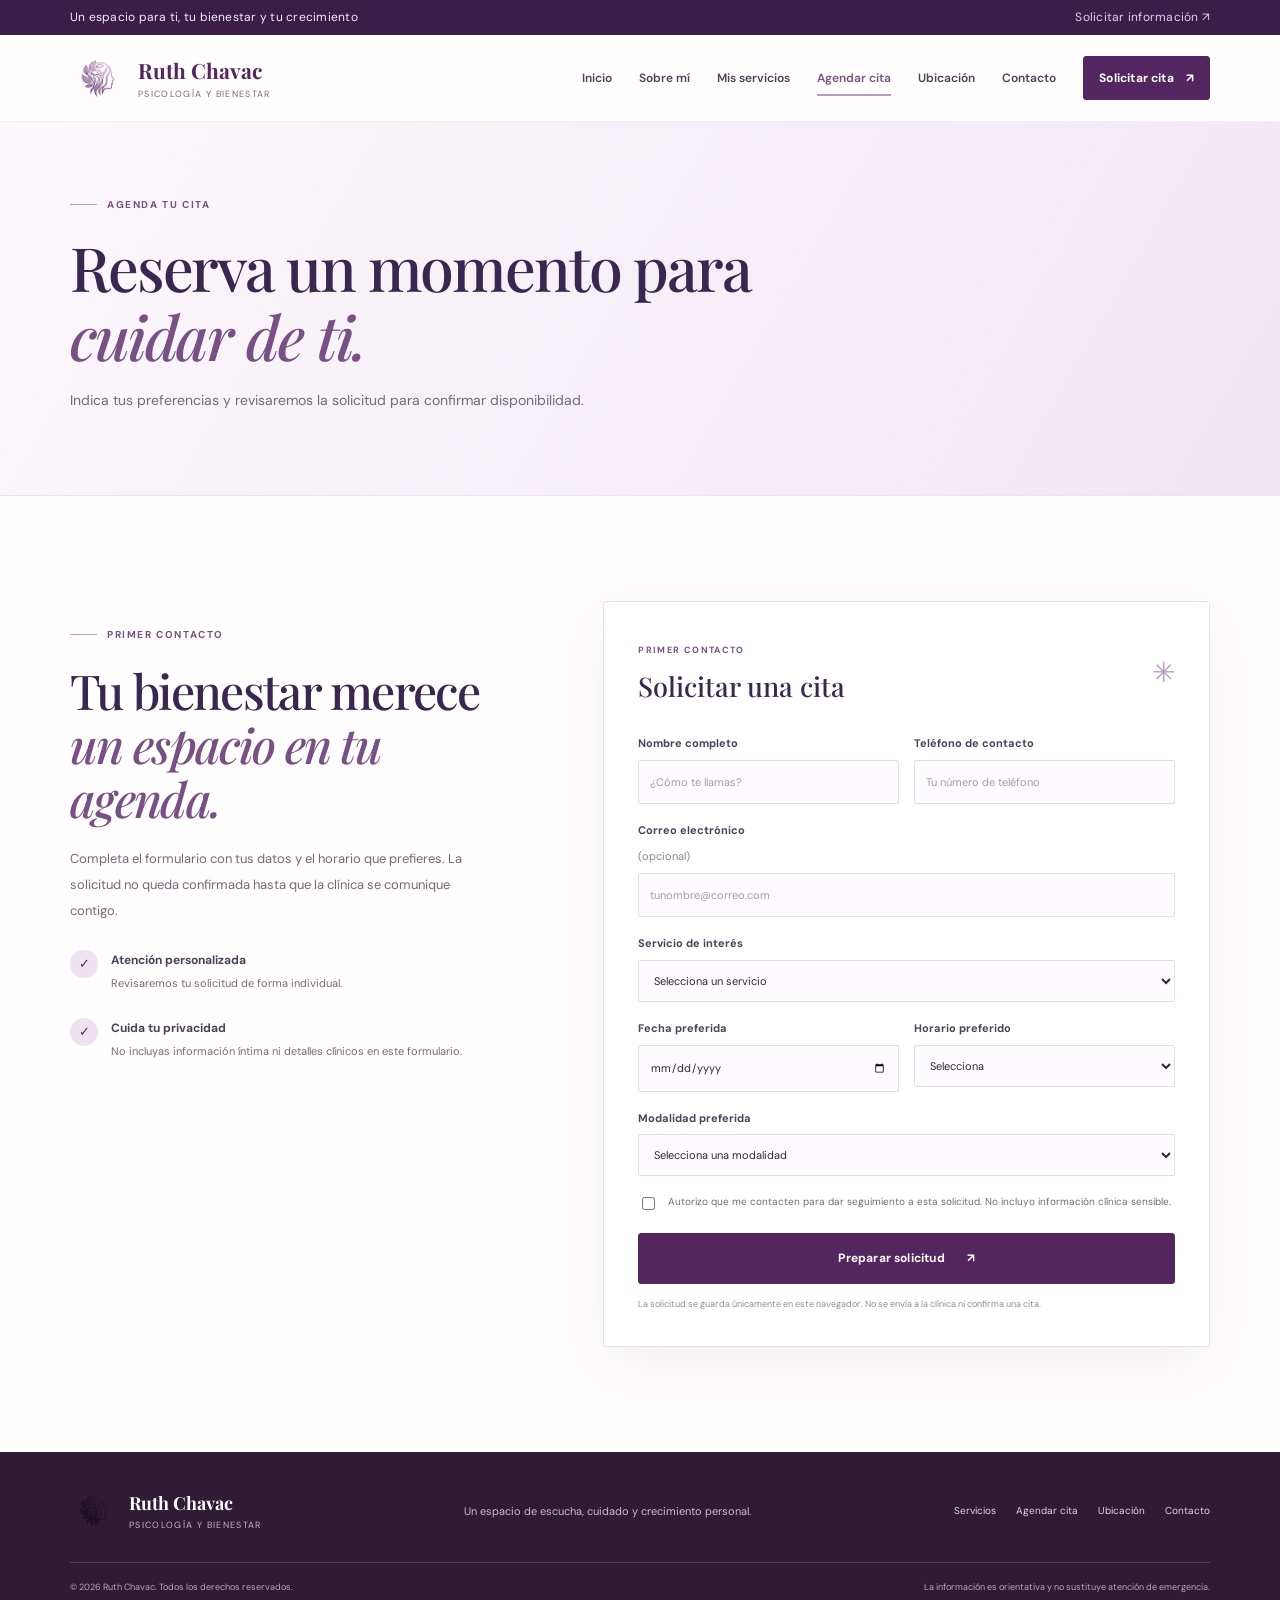
==== agendar.html @ a1a9e0dd "Add files via upload" ====
<!DOCTYPE html>
<html lang="es">

<head>
    <meta charset="UTF-8">
    <meta name="viewport" content="width=device-width, initial-scale=1.0">

    <meta
        name="description"
        content="Solicita una cita con Ruth Chavac, Psicología y Bienestar."
    >

    <title>Agendar cita | Ruth Chavac</title>

    <!-- Fuentes de Google -->
    <link rel="preconnect" href="https://fonts.googleapis.com">
    <link rel="preconnect" href="https://fonts.gstatic.com" crossorigin>

    <link
        href="https://fonts.googleapis.com/css2?family=DM+Sans:wght@400;500;600;700&family=Playfair+Display:wght@500;600;700&display=swap"
        rel="stylesheet"
    >

    <!-- Hoja de estilos y JavaScript -->
    <link rel="stylesheet" href="styles.css">
    <script src="script.js" defer></script>
</head>

<body>

    <!-- ==================== BARRA SUPERIOR ==================== -->
    <div class="topbar">
        <div class="container topbar-inner">

            <span>
                Un espacio para ti, tu bienestar y tu crecimiento
            </span>

            <a href="contacto.html">
                Solicitar información
                <span aria-hidden="true">↗</span>
            </a>

        </div>
    </div>

    <!-- ==================== ENCABEZADO Y MENÚ ==================== -->
    <header class="header">

        <div class="container nav-wrap">

            <!-- Logotipo y nombre -->
            <a
                class="brand"
                href="index.html"
                aria-label="Ruth Chavac, inicio"
            >
                <img
                    src="logo-ruth-chavac.jpg"
                    alt="Logotipo de Ruth Chavac"
                >

                <span>
                    <strong>Ruth Chavac</strong>
                    <small>PSICOLOGÍA Y BIENESTAR</small>
                </span>
            </a>

            <!-- Botón del menú móvil -->
            <button
                class="menu-toggle"
                id="menuToggle"
                aria-label="Abrir menú"
                aria-expanded="false"
            >
                ☰
            </button>

            <!-- Navegación principal -->
            <nav class="nav" id="mainNav">

                <a href="index.html">Inicio</a>

                <a href="sobre-mi.html">Sobre mí</a>

                <a href="servicios.html">Mis servicios</a>

                <a href="agendar.html" class="active">
                    Agendar cita
                </a>

                <a href="ubicacion.html">Ubicación</a>

                <a href="contacto.html">Contacto</a>

                <a class="btn btn-small" href="agendar.html">
                    Solicitar cita <span>↗</span>
                </a>

            </nav>

        </div>
    </header>

    <!-- ==================== CONTENIDO PRINCIPAL ==================== -->
    <main>

        <!-- Título de la página -->
        <section class="page-hero">

            <div class="container">

                <p class="eyebrow">
                    <span class="eyebrow-line"></span>
                    AGENDA TU CITA
                </p>

                <h1>
                    Reserva un momento para
                    <em>cuidar de ti.</em>
                </h1>

                <p>
                    Indica tus preferencias y revisaremos la solicitud
                    para confirmar disponibilidad.
                </p>

            </div>
        </section>

        <!-- ==================== SECCIÓN DE RESERVAS ==================== -->
        <section class="section">

            <div class="container booking-grid">

                <!-- Información sobre la cita -->
                <div class="booking-copy">

                    <p class="eyebrow">
                        <span class="eyebrow-line"></span>
                        PRIMER CONTACTO
                    </p>

                    <h2>
                        Tu bienestar merece
                        <br>
                        <em>un espacio en tu agenda.</em>
                    </h2>

                    <p>
                        Completa el formulario con tus datos y el horario
                        que prefieres. La solicitud no queda confirmada
                        hasta que la clínica se comunique contigo.
                    </p>

                    <!-- Beneficio 1 -->
                    <div class="booking-perk">

                        <span>✓</span>

                        <div>
                            <strong>Atención personalizada</strong>

                            <small>
                                Revisaremos tu solicitud de forma individual.
                            </small>
                        </div>

                    </div>

                    <!-- Beneficio 2 -->
                    <div class="booking-perk">

                        <span>✓</span>

                        <div>
                            <strong>Cuida tu privacidad</strong>

                            <small>
                                No incluyas información íntima ni detalles
                                clínicos en este formulario.
                            </small>
                        </div>

                    </div>

                    <!-- Aviso -->
                  
                </div>

                <!-- ==================== FORMULARIO ==================== -->
                <form class="booking-form" id="bookingForm">

                    <!-- Encabezado del formulario -->
                    <div class="form-heading">

                        <div>
                            <span class="form-overline">
                                PRIMER CONTACTO
                            </span>

                            <h3>Solicitar una cita</h3>
                        </div>

                        <span class="form-flower">✳</span>

                    </div>

                    <!-- Nombre y teléfono -->
                    <div class="form-row">

                        <label>
                            Nombre completo

                            <input
                                type="text"
                                name="nombre"
                                placeholder="¿Cómo te llamas?"
                                autocomplete="name"
                                minlength="2"
                                required
                            >
                        </label>

                        <label>
                            Teléfono de contacto

                            <input
                                type="tel"
                                name="telefono"
                                placeholder="Tu número de teléfono"
                                autocomplete="tel"
                                minlength="8"
                                required
                            >
                        </label>

                    </div>

                    <!-- Correo electrónico -->
                    <label>
                        Correo electrónico
                        <span class="optional">(opcional)</span>

                        <input
                            type="email"
                            name="correo"
                            placeholder="tunombre@correo.com"
                            autocomplete="email"
                        >
                    </label>

                    <!-- Servicio -->
                    <label>
                        Servicio de interés

                        <select name="servicio" id="servicio" required>

                            <option value="">
                                Selecciona un servicio
                            </option>

                            <option>
                                Atención psicológica individual
                            </option>

                            <option>
                                Gestión emocional
                            </option>

                            <option>
                                Autoconocimiento y autoestima
                            </option>

                            <option>
                                Orientación psicológica
                            </option>

                            <option>
                                Quisiera recibir información sobre los servicios
                            </option>

                        </select>
                    </label>

                    <!-- Fecha y horario -->
                    <div class="form-row">

                        <label>
                            Fecha preferida

                            <input
                                type="date"
                                name="fecha"
                                id="fecha"
                                required
                            >
                        </label>

                        <label>
                            Horario preferido

                            <select name="horario" required>

                                <option value="">
                                    Selecciona
                                </option>

                                <option>
                                    Mañana (8:00 a. m. – 12:00 p. m.)
                                </option>

                                <option>
                                    Tarde (1:00 p. m. – 5:00 p. m.)
                                </option>

                                <option>
                                    Flexible / por confirmar
                                </option>

                            </select>
                        </label>

                    </div>

                    <!-- Modalidad de atención -->
                    <label>
                        Modalidad preferida

                        <select name="modalidad" required>

                            <option value="">
                                Selecciona una modalidad
                            </option>

                            <option>Presencial</option>

                            <option>En línea</option>

                            <option>
                                Me gustaría recibir información
                            </option>

                        </select>
                    </label>

                    <!-- Consentimiento -->
                    <label class="consent">

                        <input
                            type="checkbox"
                            name="consentimiento"
                            required
                        >

                        <span>
                            Autorizo que me contacten para dar seguimiento
                            a esta solicitud. No incluyo información
                            clínica sensible.
                        </span>

                    </label>

                    <!-- Botón de envío -->
                    <button
                        class="btn submit-btn"
                        type="submit"
                    >
                        Preparar solicitud <span>↗</span>
                    </button>

                    <!-- Aviso de privacidad -->
                    <p class="form-privacy">
                        La solicitud se guarda únicamente en este navegador.
                        No se envía a la clínica ni confirma una cita.
                    </p>

                    <!-- Mensajes de JavaScript -->
                    <div
                        class="form-message"
                        id="formMessage"
                        role="status"
                        aria-live="polite"
                    ></div>

                </form>
                <!-- ==================== FIN DEL FORMULARIO ==================== -->

            </div>
        </section>

    </main>

    <!-- ==================== PIE DE PÁGINA ==================== -->
    <footer class="footer">

        <div class="container footer-main">

            <!-- Marca -->
            <a class="brand footer-brand" href="index.html">

                <img
                    src="logo-ruth-chavac.jpg"
                    alt="Logotipo de Ruth Chavac"
                >

                <span>
                    <strong>Ruth Chavac</strong>
                    <small>PSICOLOGÍA Y BIENESTAR</small>
                </span>

            </a>

            <p>
                Un espacio de escucha, cuidado y crecimiento personal.
            </p>

            <!-- Enlaces del pie de página -->
            <div class="footer-links">

                <a href="servicios.html">Servicios</a>

                <a href="agendar.html">Agendar cita</a>

                <a href="ubicacion.html">Ubicación</a>

                <a href="contacto.html">Contacto</a>

            </div>

        </div>

        <!-- Derechos reservados -->
        <div class="container footer-bottom">

            <span>
                © <span id="year"></span>
                Ruth Chavac. Todos los derechos reservados.
            </span>

            <span>
                La información es orientativa y no sustituye
                atención de emergencia.
            </span>

        </div>

    </footer>

    <!-- ==================== BOTÓN VOLVER ARRIBA ==================== -->
    <button
        id="backToTop"
        class="back-to-top"
        aria-label="Volver arriba"
    >
        ↑
    </button>

</body>
</html>
---- styles.css ----
/* Ruth Chavac — paleta inspirada en el logotipo: ciruela, lavanda y marfil */
:root{--plum:#54265f;--plum-dark:#3c1d47;--purple:#795083;--lavender:#b79ac5;--lilac:#eadfee;--pale:#f8f5f8;--cream:#fffdfd;--ink:#302638;--muted:#746a78;--line:#e8e0e9;--white:#fff;--shadow:0 20px 55px rgba(66,34,75,.10)}
*{box-sizing:border-box}html{scroll-behavior:smooth;scroll-padding-top:90px}body{margin:0;background:var(--cream);color:var(--ink);font-family:"DM Sans",sans-serif;font-size:15px;line-height:1.7}a{color:inherit;text-decoration:none}button,input,select{font:inherit}.container{width:min(1140px,calc(100% - 48px));margin:0 auto}.topbar{background:var(--plum-dark);color:#f4edf6;font-size:12px;letter-spacing:.02em}.topbar-inner{min-height:35px;display:flex;align-items:center;justify-content:space-between}.topbar a{color:#e3cfe9}.header{position:sticky;top:0;z-index:20;background:rgba(255,253,253,.94);backdrop-filter:blur(12px);border-bottom:1px solid rgba(84,38,95,.08)}.nav-wrap{min-height:86px;display:flex;align-items:center;justify-content:space-between;gap:25px}.brand{display:flex;align-items:center;gap:11px;flex-shrink:0}.brand img{width:57px;height:57px;object-fit:contain;border-radius:50%;mix-blend-mode:multiply}.brand span{display:flex;flex-direction:column;line-height:1.35}.brand strong{font-family:"Playfair Display",serif;font-size:21px;color:var(--plum)}.brand small{font-size:9px;letter-spacing:.15em;color:var(--muted);margin-top:4px}.nav{display:flex;align-items:center;gap:27px;font-size:12px;font-weight:600}.nav>a:not(.btn){transition:color .2s}.nav>a:not(.btn):hover,.text-link:hover{color:var(--purple)}.btn{display:inline-flex;align-items:center;justify-content:center;gap:22px;padding:14px 21px;border:1px solid var(--plum);border-radius:3px;background:var(--plum);color:white;font-size:12px;font-weight:700;letter-spacing:.015em;transition:transform .2s,background .2s,box-shadow .2s;cursor:pointer}.btn:hover{background:var(--plum-dark);transform:translateY(-2px);box-shadow:0 9px 22px #54265f26}.btn-small{padding:11px 15px;gap:12px}.menu-toggle{display:none;background:none;border:0;color:var(--plum);font-size:26px;cursor:pointer}.hero{position:relative;overflow:hidden;background:linear-gradient(120deg,#fbf8fc 0%,#f5edf7 56%,#f0e6f2 100%);padding:78px 0 0}.hero-grid{position:relative;z-index:1;display:grid;grid-template-columns:1.02fr .98fr;align-items:center;min-height:465px;gap:45px}.hero-copy{padding:12px 0 42px}.eyebrow{display:flex;align-items:center;gap:10px;color:var(--purple);font-size:10px;letter-spacing:.16em;font-weight:700;margin:0 0 20px}.eyebrow-line{display:inline-block;width:27px;height:1px;background:var(--lavender)}h1,h2,h3,p{margin-top:0}h1,h2{font-family:"Playfair Display",serif;font-weight:500;line-height:1.13;letter-spacing:-.035em}h1{font-size:clamp(43px,5.2vw,68px);max-width:610px;margin-bottom:23px}h1 em,h2 em{font-weight:500;color:var(--purple)}.hero-text{max-width:485px;color:#6f6373;font-size:15px;line-height:1.9}.hero-actions{display:flex;align-items:center;gap:27px;margin-top:28px}.text-link{font-size:12px;font-weight:700;color:var(--plum);transition:color .2s}.text-link span{margin-left:7px}.hero-note{display:flex;align-items:center;gap:12px;margin-top:40px}.note-icon{display:grid;place-items:center;width:39px;height:39px;border-radius:50%;background:#e8d8ed;color:var(--plum);font-size:19px}.hero-note span:last-child,.floating-note span:last-child{display:flex;flex-direction:column}.hero-note strong,.floating-note strong{font-size:12px}.hero-note small,.floating-note small{font-size:10px;color:var(--muted)}.hero-art{position:relative;display:flex;align-items:center;justify-content:center;min-height:420px}.logo-card{position:relative;z-index:2;width:min(390px,83%);aspect-ratio:1/1;display:grid;place-items:center;border-radius:50%;background:#fffdfd;border:1px solid #e6d6ea;box-shadow:0 30px 75px #54265f18;overflow:hidden}.logo-card:before{content:"";position:absolute;inset:17px;border:1px solid #e9ddec;border-radius:50%}.logo-card img{width:91%;height:91%;object-fit:contain;mix-blend-mode:multiply}.art-orbit{position:absolute;border:1px solid #d9c3e0;border-radius:50%;transform:rotate(-25deg)}.orbit-a{width:450px;height:350px}.orbit-b{width:510px;height:390px;transform:rotate(25deg);border-color:#e7d9ea}.floating-note{position:absolute;z-index:3;right:-5px;bottom:62px;display:flex;align-items:center;gap:11px;background:white;padding:14px 18px;box-shadow:var(--shadow);border-radius:5px}.floating-icon{display:grid;place-items:center;background:#f1e7f3;color:var(--plum);width:35px;height:35px;border-radius:50%;font-size:20px}.decor-dot{position:absolute;width:9px;height:9px;background:#a980b8;border-radius:50%}.dot-a{top:55px;right:70px}.dot-b{bottom:85px;left:48px;width:13px;height:13px}.dot-c{top:115px;left:25px;width:6px;height:6px}.hero-shape{position:absolute;border:1px solid #e9ddec;border-radius:50%}.shape-one{width:220px;height:220px;left:-145px;top:100px}.shape-two{width:280px;height:280px;right:-205px;bottom:-80px}.trust-row{position:relative;z-index:2;display:grid;grid-template-columns:repeat(3,1fr);border-top:1px solid #e4d8e7;padding:22px 0;margin-top:5px}.trust-row div{display:flex;align-items:center;gap:13px;padding-left:30px;border-right:1px solid #e4d8e7}.trust-row div:first-child{padding-left:0}.trust-row div:last-child{border:0}.trust-row strong{font-family:"Playfair Display",serif;font-size:21px;color:var(--lavender);font-weight:500}.trust-row span{font-size:11px;color:#6e6272}.section{padding:105px 0}.intro-grid{display:grid;grid-template-columns:.55fr 1.05fr .9fr;gap:35px;align-items:start}.section-kicker{display:flex;gap:10px;align-items:center;color:var(--purple);font-size:10px;letter-spacing:.15em;font-weight:700;padding-top:10px}.intro-content h2,.section-heading h2,.booking-copy h2,.location-copy h2{font-size:clamp(34px,4vw,48px);margin-bottom:21px}.lead{font-family:"Playfair Display",serif;font-size:20px;color:var(--purple);margin-bottom:12px}.intro-content>p:not(.lead){font-size:13px;color:var(--muted);line-height:2}.demo-note{border-left:2px solid var(--lavender);padding:10px 13px;background:var(--pale);font-size:11px!important}.intro-content .text-link{display:inline-block;margin-top:10px}.intro-visual{position:relative;min-height:330px;display:grid;place-items:center}.visual-ring{position:absolute;width:270px;height:270px;border:1px solid #d7c0de;border-radius:50%;box-shadow:0 0 0 20px #f8f2fa,0 0 0 21px #eaddec}.quote-card{position:relative;width:235px;min-height:205px;padding:28px;background:linear-gradient(145deg,#5b3268,#3f2149);color:white;display:flex;flex-direction:column;justify-content:center;box-shadow:var(--shadow)}.quote-mark{font-family:Georgia,serif;font-size:50px;line-height:.8;color:#d7b9e0}.quote-card p{font-family:"Playfair Display",serif;font-size:19px;line-height:1.5;margin:10px 0}.quote-signature{font-size:10px;color:#ddc9e3;letter-spacing:.1em}.leaf-mark{position:absolute;right:10px;top:18px;color:#b999c4;font-size:30px}.services-section{background:var(--pale)}.section-heading{display:flex;align-items:end;justify-content:space-between;gap:50px;margin-bottom:38px}.section-heading h2{margin-bottom:0}.section-heading>p{max-width:420px;color:var(--muted);font-size:13px;margin-bottom:5px}.services-grid{display:grid;grid-template-columns:repeat(4,1fr);gap:16px}.service-card{position:relative;min-height:300px;padding:27px 23px;background:white;border:1px solid #eee6ef;transition:transform .25s,box-shadow .25s}.service-card:hover{transform:translateY(-5px);box-shadow:var(--shadow)}.service-card.featured{background:var(--plum);color:white;border-color:var(--plum)}.service-icon{width:45px;height:45px;display:grid;place-items:center;border-radius:50%;background:#f2e8f4;color:var(--plum);font-size:23px;margin-bottom:25px}.featured .service-icon{background:#754c81;color:white}.service-number{font-size:9px;letter-spacing:.14em;color:#9b81a4;font-weight:700}.featured .service-number{color:#d7b8df}.service-card h3{font-family:"Playfair Display",serif;font-size:21px;line-height:1.35;font-weight:500;margin:12px 0}.service-card p{font-size:12px;line-height:1.85;color:var(--muted);margin-bottom:20px}.featured p{color:#e1d4e6}.service-link{position:absolute;bottom:22px;left:23px;right:20px;display:flex;justify-content:space-between;align-items:center;font-size:10px;font-weight:700;color:var(--plum)}.featured .service-link{color:#f3e6f7}.disclaimer{font-size:10px;color:#8b7d8e;margin:20px 0 0}.process-band{padding:70px 0;background:linear-gradient(120deg,#4b2857,#61396c);color:white}.process-inner{display:grid;grid-template-columns:1fr .85fr;align-items:center;gap:70px}.eyebrow.light{color:#dec7e5}.light .eyebrow-line{background:#b38cbd}.process-inner h2,.contact-inner h2{font-size:clamp(32px,4vw,45px);margin-bottom:0}.process-inner h2 em{color:#d8b9e1}.process-steps{display:grid;gap:20px}.process-steps>div{display:flex;align-items:center;gap:17px}.process-steps>div>span{display:grid;place-items:center;flex:0 0 38px;height:38px;border:1px solid #a986b4;border-radius:50%;color:#ead8ef;font-family:"Playfair Display",serif;font-size:17px}.process-steps p{display:flex;flex-direction:column;margin:0}.process-steps strong{font-size:12px}.process-steps small{color:#d5c3db;font-size:11px}.booking-grid{display:grid;grid-template-columns:.85fr 1.15fr;gap:85px;align-items:start}.booking-copy{padding-top:25px}.booking-copy>p:not(.eyebrow){font-size:13px;color:var(--muted);line-height:2;max-width:410px}.booking-perk{display:flex;gap:13px;margin-top:26px}.booking-perk>span{display:grid;place-items:center;flex:0 0 28px;height:28px;border-radius:50%;background:#eee2f1;color:var(--plum);font-size:13px}.booking-perk div{display:flex;flex-direction:column}.booking-perk strong{font-size:12px}.booking-perk small{font-size:11px;color:var(--muted);margin-top:3px}.booking-form{background:white;border:1px solid var(--line);padding:34px;box-shadow:0 18px 55px #4d2a5810}.form-heading{display:flex;justify-content:space-between;align-items:center;margin-bottom:24px}.form-overline{font-size:9px;letter-spacing:.15em;color:var(--purple);font-weight:700}.form-heading h3{font-family:"Playfair Display",serif;font-weight:500;font-size:27px;margin:3px 0 0}.form-flower{font-size:28px;color:var(--lavender)}.booking-form label{display:flex;flex-direction:column;gap:7px;font-size:11px;font-weight:700;margin-bottom:17px}.form-row{display:grid;grid-template-columns:1fr 1fr;gap:15px}.booking-form input:not([type=checkbox]),.booking-form select{width:100%;min-width:0;border:1px solid #e4dce6;background:#fdfbfd;padding:12px 11px;color:var(--ink);border-radius:2px;outline:none;font-size:11px;font-weight:400;transition:border .2s,box-shadow .2s}.booking-form input:focus,.booking-form select:focus{border-color:#a883b5;box-shadow:0 0 0 3px #eadfee}.booking-form input::placeholder{color:#a69aa9}.optional{font-weight:400;color:#8e8291}.booking-form .consent{flex-direction:row;align-items:flex-start;gap:10px;font-size:10px;line-height:1.7;color:var(--muted);font-weight:400}.consent input{margin-top:4px;accent-color:var(--plum)}.submit-btn{width:100%;margin-top:3px}.form-privacy{font-size:9px;line-height:1.7;color:#948797;margin:13px 0 0}.form-message{display:none;margin-top:15px;padding:13px;background:#f0e8f3;color:var(--plum);font-size:12px;border-left:3px solid var(--purple)}.form-message.visible{display:block}.location-section{background:#faf7fb}.location-grid{display:grid;grid-template-columns:.8fr 1.2fr;gap:70px;align-items:center}.location-copy>p:not(.eyebrow){color:var(--muted);font-size:13px;line-height:1.9}.location-detail{display:flex;gap:14px;align-items:center;margin:25px 0}.detail-icon{display:grid;place-items:center;width:42px;height:42px;border:1px solid #e3d5e8;border-radius:50%;font-size:20px;color:var(--plum)}.location-detail div{display:flex;flex-direction:column}.location-detail strong{font-size:12px}.location-detail small{font-size:11px;color:var(--muted)}.location-copy .text-link{display:inline-block;margin-top:8px}.map-placeholder{position:relative;min-height:350px;overflow:hidden;background:#eee5f0;border:1px solid #e2d3e7;display:grid;place-items:center}.map-grid{position:absolute;inset:-20%;opacity:.6;background-image:linear-gradient(28deg,transparent 46%,#d5c3dc 47%,#d5c3dc 48%,transparent 49%),linear-gradient(112deg,transparent 46%,#d5c3dc 47%,#d5c3dc 48%,transparent 49%),linear-gradient(0deg,transparent 48%,#fff 49%,#fff 51%,transparent 52%);background-size:110px 90px,150px 120px,80px 80px;transform:rotate(-9deg)}.map-pin{position:relative;z-index:1;display:grid;place-items:center;width:66px;height:66px;border-radius:50% 50% 50% 8px;transform:rotate(-45deg);background:var(--plum);box-shadow:0 10px 30px #54265f3b}.map-pin span{color:white;font-size:30px;transform:rotate(45deg)}.map-label{position:absolute;z-index:2;bottom:28px;left:28px;right:28px;display:flex;flex-direction:column;background:white;padding:16px 20px;box-shadow:var(--shadow)}.map-label strong{font-size:12px}.map-label small{font-size:10px;color:var(--muted)}.map-caption{position:absolute;top:18px;right:18px;background:#fffdfddd;color:var(--purple);font-size:9px;letter-spacing:.12em;padding:7px 10px}.contact-strip{background:var(--plum);color:white;padding:60px 0}.contact-inner{display:flex;align-items:center;justify-content:space-between;gap:35px}.contact-inner h2{font-size:39px}.contact-inner>div:first-child>p:last-child{color:#e0d1e5;font-size:12px;margin:12px 0 0}.btn-light{background:#fff;color:var(--plum);border-color:#fff}.btn-light:hover{background:#f1e6f4;color:var(--plum-dark)}.contact-actions{text-align:right}.contact-actions p{font-size:10px;color:#e0d1e5;margin:8px 0 0}.contact-actions strong{color:white}.footer{background:#2f1b36;color:white;padding:35px 0 0}.footer-main{display:flex;align-items:center;justify-content:space-between;gap:20px;padding-bottom:27px}.footer-brand img{width:48px;height:48px;background:#fff;border-radius:50%}.footer-brand strong{color:#fff;font-size:18px}.footer-brand small{color:#c9b5d0}.footer-main>p{font-size:11px;color:#cbbdce;margin:0}.footer-links{display:flex;gap:20px;font-size:10px;color:#e0d3e5}.footer-links a:hover{color:#fff}.footer-bottom{display:flex;justify-content:space-between;gap:20px;border-top:1px solid #503b57;padding:17px 0;color:#b7a7bc;font-size:9px}.back-to-top{position:fixed;right:22px;bottom:22px;z-index:10;width:40px;height:40px;border:0;background:var(--plum);color:white;font-size:20px;box-shadow:var(--shadow);cursor:pointer;opacity:0;pointer-events:none;transition:opacity .2s}.back-to-top.visible{opacity:1;pointer-events:auto}
@media(max-width:1000px){.nav{gap:15px}.nav-wrap{gap:15px}.nav>a:not(.btn){font-size:11px}.services-grid{grid-template-columns:repeat(2,1fr)}.intro-grid{grid-template-columns:.4fr 1fr}.intro-visual{grid-column:2;min-height:260px}.booking-grid{gap:40px}.location-grid{gap:35px}}
@media(max-width:760px){.container{width:min(100% - 34px,540px)}.topbar-inner{justify-content:center;text-align:center;min-height:32px}.topbar-inner>span{font-size:10px}.topbar-inner>a{display:none}.nav-wrap{min-height:73px}.brand img{width:48px;height:48px}.brand strong{font-size:18px}.menu-toggle{display:block}.nav{display:none;position:absolute;top:73px;left:0;right:0;padding:20px 24px 25px;background:#fffdfd;box-shadow:0 15px 20px #3c1d4710;align-items:stretch;flex-direction:column;gap:17px}.nav.open{display:flex}.nav>a:not(.btn){font-size:13px}.nav .btn{align-self:flex-start}.hero{padding-top:38px}.hero-grid{grid-template-columns:1fr;gap:0}.hero-copy{padding:20px 0 0}.hero-copy .eyebrow{font-size:9px}h1{font-size:48px}.hero-text{font-size:13px}.hero-art{min-height:330px;margin-top:0}.logo-card{width:min(285px,75%)}.orbit-a{width:350px;height:270px}.orbit-b{width:380px;height:300px}.floating-note{right:0;bottom:28px;padding:10px 12px}.trust-row{grid-template-columns:1fr;gap:12px;padding:20px 0}.trust-row div,.trust-row div:first-child{padding:0;border:0}.trust-row strong{font-size:18px}.section{padding:70px 0}.intro-grid{grid-template-columns:1fr;gap:22px}.section-kicker{padding-top:0}.intro-content h2,.section-heading h2,.booking-copy h2,.location-copy h2{font-size:38px}.intro-visual{grid-column:auto;min-height:300px}.section-heading{display:block}.section-heading>p{margin-top:17px}.services-grid{grid-template-columns:1fr}.service-card{min-height:260px;padding:24px}.service-link{left:24px}.process-band{padding:55px 0}.process-inner{grid-template-columns:1fr;gap:30px}.process-inner h2{font-size:36px}.booking-grid{grid-template-columns:1fr;gap:30px}.booking-copy{padding-top:0}.booking-form{padding:24px 18px}.form-row{grid-template-columns:1fr;gap:0}.location-grid{grid-template-columns:1fr;gap:30px}.map-placeholder{min-height:290px}.contact-inner{align-items:flex-start;flex-direction:column}.contact-inner h2{font-size:34px}.contact-actions{text-align:left}.footer-main{align-items:flex-start;flex-direction:column}.footer-main>p{max-width:280px}.footer-bottom{flex-direction:column;gap:7px}.back-to-top{right:14px;bottom:14px}}
@media(prefers-reduced-motion:reduce){html{scroll-behavior:auto}*,*:before,*:after{transition:none!important}}


.nav a.active{color:var(--purple);position:relative}.nav a.active:after{content:"";position:absolute;left:0;right:0;bottom:-8px;height:2px;background:var(--lavender)}.page-hero{padding:74px 0 68px;background:linear-gradient(120deg,#fbf8fc,#f0e6f2);border-bottom:1px solid #eee4f0}.page-hero h1{font-size:clamp(42px,5vw,61px);max-width:800px;margin:0 0 18px}.page-hero p:not(.eyebrow){max-width:650px;color:var(--muted);font-size:14px}.about-page-grid{display:grid;grid-template-columns:.75fr 1.25fr;gap:70px;align-items:center}.about-logo{min-height:330px;display:grid;place-items:center;background:#f7f0f8;border:1px solid #eaddec;border-radius:48% 48% 46% 46%;overflow:hidden}.about-logo img{width:100%;max-width:350px;mix-blend-mode:multiply}.about-page-grid h2,.contact-page-grid h2{font-family:"Playfair Display",serif;font-size:clamp(34px,4vw,47px);font-weight:500;line-height:1.2}.about-page-grid p:not(.eyebrow),.contact-page-grid p:not(.eyebrow){font-size:13px;color:var(--muted);line-height:2}.notice{padding:14px 16px;background:#f5edf7;border-left:3px solid var(--lavender);font-size:11px;line-height:1.8;color:#6b5572;margin:24px 0}.about-page-grid .btn{margin-top:8px}.soft-section{background:var(--pale)}.values-grid{display:grid;grid-template-columns:repeat(3,1fr);gap:24px}.values-grid>div{background:#fff;padding:28px;border:1px solid var(--line)}.values-grid span{font-family:"Playfair Display",serif;font-size:25px;color:var(--lavender)}.values-grid h3{font-family:"Playfair Display",serif;font-size:22px;font-weight:500;margin:12px 0}.values-grid p{font-size:12px;color:var(--muted);line-height:1.9;margin-bottom:0}.service-notice{margin-top:30px}.center-action{text-align:center;margin-top:28px}.split-feature{display:grid;grid-template-columns:1fr 1fr;gap:60px;align-items:center}.split-feature h2{font-size:clamp(34px,4vw,46px)}.split-feature p{color:var(--muted);font-size:13px;line-height:2}.contact-page-grid{display:grid;grid-template-columns:1fr .8fr;gap:70px;align-items:start}.contact-info-card{display:flex;align-items:center;gap:14px;margin:25px 0}.contact-info-card div{display:flex;flex-direction:column}.contact-info-card strong{font-size:12px}.contact-info-card small{font-size:11px;color:var(--muted)}.contact-panel{position:relative;padding:40px;background:linear-gradient(145deg,#5b3268,#3f2149);color:#fff;overflow:hidden}.contact-panel .eyebrow{color:#dec7e5}.contact-panel h2{font-size:33px;color:white}.contact-panel p:not(.eyebrow){color:#e0d1e5}.contact-panel .text-link{display:block;color:#f1e2f6;margin-top:23px}.panel-flower{position:absolute;right:24px;top:14px;color:#bd9ac9;font-size:33px}.booking-form{border-radius:3px}
@media(max-width:1000px){.about-page-grid,.contact-page-grid{gap:35px}.nav{gap:12px}.nav a{font-size:10px!important}}
@media(max-width:760px){.page-hero{padding:48px 0 42px}.page-hero h1{font-size:43px}.about-page-grid,.contact-page-grid,.split-feature{grid-template-columns:1fr;gap:30px}.about-logo{min-height:240px}.about-logo img{max-width:260px}.values-grid{grid-template-columns:1fr}.contact-panel{padding:30px 24px}.nav a.active:after{display:none}}

/* Mejoras de presentación profesional y componentes de evaluación */
.profile-section{background:#fffdfd}.section-heading{display:flex;align-items:end;justify-content:space-between;gap:35px;margin-bottom:36px}.section-heading h2{font-size:clamp(34px,4vw,48px);margin-bottom:0}.section-heading>p{max-width:400px;color:var(--muted);font-size:13px;line-height:1.9;margin-bottom:4px}.profile-cards{display:grid;grid-template-columns:repeat(3,1fr);gap:20px}.profile-card{padding:28px;background:white;border:1px solid var(--line);box-shadow:0 10px 35px rgba(66,34,75,.04);border-radius:8px}.profile-number{font-size:9px;letter-spacing:.14em;font-weight:700;color:var(--purple)}.profile-card h3,.cv-panel h3,.approach-step h3,.wellbeing-card h3{font-family:'Playfair Display',serif;font-weight:500;font-size:22px;margin:15px 0 10px}.profile-card p,.cv-panel p,.approach-step p,.wellbeing-card p{font-size:12px;line-height:1.9;color:var(--muted);margin:0}.cv-panel{margin-top:24px;padding:30px 34px;display:flex;align-items:center;justify-content:space-between;gap:30px;background:linear-gradient(120deg,#f8f2fa,#f0e6f2);border:1px solid #e9ddec;border-radius:8px}.cv-panel h3{margin:8px 0}.cv-panel p:not(.eyebrow){max-width:620px}.cv-panel .eyebrow{margin-bottom:5px}.approach-infographic{display:grid;grid-template-columns:repeat(4,1fr);gap:15px}.approach-step{display:flex;gap:13px;padding:22px 18px;background:white;border:1px solid var(--line);border-radius:8px}.approach-step>span{flex-shrink:0;display:grid;place-items:center;width:37px;height:37px;border-radius:50%;background:#eadfee;color:var(--plum);font-family:'Playfair Display',serif;font-size:17px}.approach-step h3{font-size:19px;margin:2px 0 8px}.video-grid{display:grid;grid-template-columns:1fr 1fr;gap:60px;align-items:center}.video-grid h2{font-size:clamp(34px,4vw,46px)}.video-grid p:not(.eyebrow){font-size:13px;line-height:1.9;color:var(--muted)}.video-instruction{padding:13px 16px;border-left:3px solid var(--lavender);background:#f8f3fa;font-size:11px!important}.video-placeholder{min-height:280px;display:flex;align-items:center;justify-content:center;flex-direction:column;gap:12px;text-align:center;padding:30px;background:linear-gradient(145deg,#f5edf7,#e9dced);border:1px dashed #b79ac5;border-radius:10px;color:var(--plum)}.video-placeholder small{max-width:270px;color:var(--muted);font-size:11px}.play-mark{display:grid;place-items:center;width:64px;height:64px;border-radius:50%;background:var(--plum);color:#fff;padding-left:4px;box-shadow:0 10px 25px #54265f25}.wellbeing-grid{display:grid;grid-template-columns:repeat(3,1fr);gap:22px}.wellbeing-card{overflow:hidden;border:1px solid var(--line);border-radius:9px;background:#fff;box-shadow:0 10px 35px rgba(66,34,75,.04)}.wellbeing-card img{display:block;width:100%;height:auto;aspect-ratio:420/260;object-fit:cover}.wellbeing-card h3,.wellbeing-card p{margin-left:22px;margin-right:22px}.wellbeing-card h3{margin-top:20px}.wellbeing-card p{margin-bottom:24px}.social-links{margin-top:28px;padding:18px;background:#f8f3fa;border-radius:6px}.social-links strong{font-size:12px}.social-links p{margin:5px 0 0;color:var(--muted);font-size:11px;line-height:1.7}.contact-info-card a{color:var(--purple);text-decoration:underline;text-underline-offset:3px}.centered-heading{align-items:center;flex-direction:column;text-align:center}.centered-heading>p{max-width:560px}
@media(max-width:760px){.section-heading{display:block}.section-heading>p{margin-top:16px}.profile-cards,.approach-infographic,.wellbeing-grid,.video-grid{grid-template-columns:1fr}.cv-panel{align-items:flex-start;flex-direction:column;padding:24px}.approach-step{padding:20px}.video-grid{gap:25px}.video-placeholder{min-height:220px}}
        :root {
            --ruth-purple: #68478c;
            --ruth-dark: #39274f;
            --ruth-light: #f5f0fa;
            --ruth-pink: #f8edf4;
            --ruth-text: #49445a;
            --ruth-white: #ffffff;
        }

        body {
            color: var(--ruth-text);
            font-family: "DM Sans", sans-serif;
        }

        h1,
        h2,
        h3 {
            color: var(--ruth-dark);
            font-family: "Playfair Display", serif;
        }

        .ruth-container {
            width: min(1120px, 92%);
            margin: 0 auto;
        }

        .ruth-hero {
            padding: 75px 0;
            background: linear-gradient(120deg, #f6f0fa, #fffafd);
        }

        .ruth-hero h1 {
            max-width: 780px;
            margin: 15px 0;
            font-size: clamp(2.2rem, 5vw, 3.5rem);
        }

        .ruth-hero h1 em,
        .ruth-section h2 em {
            color: var(--ruth-purple);
        }

        .ruth-eyebrow {
            color: var(--ruth-purple);
            font-size: 0.76rem;
            font-weight: 700;
            letter-spacing: 2px;
            text-transform: uppercase;
        }

        .ruth-section {
            padding: 70px 0;
        }

        .ruth-soft {
            background: var(--ruth-light);
        }

        .ruth-heading {
            margin-bottom: 35px;
        }

        .ruth-heading h2 {
            margin: 10px 0;
            font-size: clamp(1.9rem, 4vw, 2.7rem);
        }

        .ruth-heading > p {
            max-width: 680px;
            line-height: 1.8;
        }

        .ruth-about-grid {
            display: grid;
            grid-template-columns: minmax(220px, 0.8fr) 1.4fr;
            gap: 45px;
            align-items: start;
        }

        .ruth-photo-frame {
            padding: 12px;
            background: white;
            border-radius: 22px;
            box-shadow: 0 10px 35px rgba(57, 39, 79, 0.09);
        }

        .ruth-photo {
            display: block;
            width: 100%;
            aspect-ratio: 4 / 5;
            object-fit: cover;
            border-radius: 15px;
            background: #eee7f4;
        }

        .ruth-photo-caption {
            margin-top: 14px;
            text-align: center;
            color: var(--ruth-purple);
            font-style: italic;
        }

        .ruth-bio p {
            line-height: 1.85;
            margin-bottom: 17px;
        }

        .ruth-personal-card {
            margin-top: 25px;
            padding: 25px;
            border-radius: 18px;
            background: var(--ruth-light);
        }

        .ruth-personal-card h3 {
            margin-top: 0;
        }

        .ruth-personal-card p {
            margin: 12px 0;
            line-height: 1.7;
        }

        .ruth-profile-grid {
            display: grid;
            grid-template-columns: repeat(3, minmax(0, 1fr));
            gap: 20px;
        }

        .ruth-card {
            padding: 25px;
            background: white;
            border: 1px solid #eee6f4;
            border-radius: 18px;
            box-shadow: 0 8px 25px rgba(57, 39, 79, 0.04);
        }

        .ruth-card-number {
            color: var(--ruth-purple);
            font-size: 0.75rem;
            font-weight: 700;
            letter-spacing: 1.2px;
        }

        .ruth-card h3 {
            margin: 15px 0 12px;
            font-size: 1.35rem;
        }

        .ruth-card p,
        .ruth-card li {
            line-height: 1.75;
        }

        .ruth-card ul {
            padding-left: 20px;
        }

        .ruth-card li {
            margin-bottom: 8px;
        }

        .ruth-date {
            color: var(--ruth-purple);
            font-weight: 700;
        }

        .ruth-cv-panel {
            display: flex;
            justify-content: space-between;
            align-items: center;
            gap: 25px;
            margin-top: 30px;
            padding: 30px;
            background: white;
            border-radius: 18px;
        }

        .ruth-cv-panel h3 {
            margin: 8px 0;
        }

        .ruth-btn {
            display: inline-flex;
            justify-content: center;
            align-items: center;
            gap: 10px;
            padding: 13px 22px;
            border: none;
            border-radius: 30px;
            background: var(--ruth-purple);
            color: white;
            font-weight: 700;
            text-decoration: none;
            transition: background 0.2s, transform 0.2s;
        }

        .ruth-btn:hover {
            background: var(--ruth-dark);
            transform: translateY(-2px);
        }

        /* Infografía */

        .ruth-infographic {
            display: grid;
            grid-template-columns: repeat(4, minmax(0, 1fr));
            gap: 18px;
            margin-top: 30px;
        }

        .ruth-info-step {
            position: relative;
            padding: 25px 20px;
            background: white;
            border-radius: 18px;
            text-align: center;
        }

        .ruth-info-icon {
            display: flex;
            justify-content: center;
            align-items: center;
            width: 68px;
            height: 68px;
            margin: 0 auto 18px;
            border-radius: 50%;
            background: var(--ruth-light);
            font-size: 2rem;
        }

        .ruth-info-step:nth-child(2) .ruth-info-icon {
            background: #f8eaf3;
        }

        .ruth-info-step:nth-child(3) .ruth-info-icon {
            background: #e8f1eb;
        }

        .ruth-info-step:nth-child(4) .ruth-info-icon {
            background: #e8edfa;
        }

        .ruth-info-step h3 {
            margin: 10px 0;
        }

        .ruth-info-step p {
            font-size: 0.92rem;
            line-height: 1.7;
        }

        .ruth-info-number {
            color: var(--ruth-purple);
            font-size: 0.75rem;
            font-weight: 700;
            letter-spacing: 1px;
        }

        /* Pasatiempos */

        .ruth-hobbies-grid {
            display: grid;
            grid-template-columns: repeat(4, minmax(0, 1fr));
            gap: 20px;
        }

        .ruth-hobby {
            padding: 25px 18px;
            border-radius: 18px;
            background: white;
            text-align: center;
        }

        .ruth-hobby-icon {
            font-size: 2.5rem;
        }

        .ruth-hobby h3 {
            margin: 15px 0 8px;
            font-size: 1.2rem;
        }

        .ruth-hobby p {
            font-size: 0.92rem;
            line-height: 1.7;
        }

        /* Videos */

        .ruth-videos-grid {
            display: grid;
            grid-template-columns: repeat(2, minmax(0, 1fr));
            gap: 25px;
        }

        .ruth-video-card {
            padding: 20px;
            background: white;
            border-radius: 18px;
            box-shadow: 0 8px 25px rgba(57, 39, 79, 0.05);
        }

        .ruth-video-card h3 {
            margin-top: 15px;
        }

        .ruth-video-card p {
            line-height: 1.7;
        }

        .ruth-video {
            display: block;
            width: 100%;
            aspect-ratio: 16 / 9;
            border-radius: 12px;
            background: #e9e1f0;
            object-fit: cover;
        }

        .ruth-video-placeholder {
            display: flex;
            min-height: 210px;
            flex-direction: column;
            justify-content: center;
            align-items: center;
            gap: 12px;
            padding: 20px;
            border: 2px dashed #c9b5dc;
            border-radius: 12px;
            background: var(--ruth-light);
            text-align: center;
        }

        .ruth-video-placeholder span {
            font-size: 2.5rem;
        }

        .ruth-note {
            color: #756a82;
            font-size: 0.86rem;
        }

        .ruth-footer-note {
            padding: 25px 0;
            background: var(--ruth-dark);
            color: white;
            text-align: center;
            font-size: 0.88rem;
        }

        @media (max-width: 850px) {
            .ruth-about-grid {
                grid-template-columns: 1fr;
            }

            .ruth-photo-frame {
                max-width: 380px;
                margin: 0 auto;
            }

            .ruth-profile-grid {
                grid-template-columns: 1fr 1fr;
            }

            .ruth-infographic,
            .ruth-hobbies-grid {
                grid-template-columns: 1fr 1fr;
            }

            .ruth-cv-panel {
                align-items: flex-start;
                flex-direction: column;
            }
        }

        @media (max-width: 560px) {
            .ruth-section {
                padding: 45px 0;
            }

            .ruth-profile-grid,
            .ruth-infographic,
            .ruth-hobbies-grid,
            .ruth-videos-grid {
                grid-template-columns: 1fr;
            }

            .ruth-hero {
                padding: 50px 0;
            }

            .ruth-card,
            .ruth-info-step,
            .ruth-hobby {
                padding: 22px;
            }
        }
        
/* Redes sociales: página de contacto */
.social-links {
    margin-top: 28px;
    padding: 24px;
    background: #f7f2fa;
    border: 1px solid #e9dff1;
    border-radius: 18px;
}

.social-links > strong {
    display: block;
    margin-bottom: 8px;
    color: #39274f;
    font-size: 1.15rem;
}

.social-links > p {
    margin-bottom: 18px;
    color: #62586d;
    line-height: 1.7;
}

.social-buttons {
    display: flex;
    flex-wrap: wrap;
    gap: 12px;
}

.social-buttons a {
    display: inline-flex;
    align-items: center;
    justify-content: center;
    gap: 9px;
    padding: 11px 15px;
    border: 1px solid #ded0eb;
    border-radius: 30px;
    background: #fff;
    color: #563875;
    font-size: 0.92rem;
    font-weight: 600;
    text-decoration: none;
    transition: background 0.2s ease,
                color 0.2s ease,
                transform 0.2s ease;
}

.social-buttons a:hover {
    background: #68478c;
    color: #fff;
    transform: translateY(-2px);
}

.social-buttons a:focus-visible {
    outline: 3px solid #a98ac9;
    outline-offset: 3px;
}

@media (max-width: 480px) {
    .social-buttons {
        flex-direction: column;
        align-items: stretch;
    }

    .social-buttons a {
        justify-content: space-between;
    }
}

/* Descripciones ampliadas de servicios */
.service-card p {
    line-height: 1.8;
    margin-bottom: 16px;
}

.services-note {
    max-width: 850px;
    margin: 50px auto 0;
    padding: 32px;
    background: #f7f2fa;
    border: 1px solid #e8dcef;
    border-radius: 20px;
}

.services-note h2 {
    margin: 12px 0 18px;
    color: #39274f;
    font-family: "Playfair Display", serif;
    font-size: clamp(1.6rem, 3vw, 2.2rem);
}

.services-note p {
    line-height: 1.85;
    margin-bottom: 16px;
}

.services-note .btn {
    margin-top: 8px;
}

@media (max-width: 600px) {
    .services-note {
        padding: 23px;
    }
}
 .map-container {
            width: 100%;
            min-height: 420px;
            position: relative;
            overflow: hidden;
            border-radius: 8px;
            border: 1px solid #eaddec;
            background-color: #f5edf7;
        }

        .map-container iframe {
            display: block;
            width: 100%;
            height: 420px;
            border: 0;
        }

        .map-actions {
            display: flex;
            flex-wrap: wrap;
            gap: 12px;
            margin-top: 20px;
        }

        .map-description {
            color: #756b79;
            font-size: 13px;
            line-height: 1.8;
            margin-top: 15px;
        }

        @media (max-width: 768px) {
            .map-container {
                min-height: 330px;
            }

            .map-container iframe {
                height: 330px;
            }
        }
        
/* =========================================================
   RUTH CHAVAC | ANIMACIONES Y MEJORAS DE INTERACCIÓN
   ========================================================= */

/* 1. Variables de animación */
:root {
    --animation-fast: 180ms ease;
    --animation-normal: 350ms ease;
    --animation-slow: 700ms ease;
    --animation-distance: 18px;
}

/* 2. Entrada suave al cargar la página */
@keyframes ruth-fade-in {
    from {
        opacity: 0;
        transform: translateY(var(--animation-distance));
    }

    to {
        opacity: 1;
        transform: translateY(0);
    }
}

@keyframes ruth-fade-left {
    from {
        opacity: 0;
        transform: translateX(-22px);
    }

    to {
        opacity: 1;
        transform: translateX(0);
    }
}

@keyframes ruth-fade-right {
    from {
        opacity: 0;
        transform: translateX(22px);
    }

    to {
        opacity: 1;
        transform: translateX(0);
    }
}

@keyframes ruth-float {
    0%, 100% {
        transform: translateY(0);
    }

    50% {
        transform: translateY(-8px);
    }
}

@keyframes ruth-pulse {
    0%, 100% {
        box-shadow: 0 10px 30px rgba(84, 38, 95, 0.10);
    }

    50% {
        box-shadow: 0 15px 38px rgba(84, 38, 95, 0.18);
    }
}

/* 3. Animaciones iniciales */
.hero-copy {
    animation: ruth-fade-left 700ms ease both;
}

.hero-art {
    animation: ruth-fade-right 800ms ease both;
}

.page-hero .container {
    animation: ruth-fade-in 650ms ease both;
}

.about-logo,
.contact-panel,
.booking-form {
    animation: ruth-fade-in 650ms ease both;
}

/* 4. Tarjetas interactivas */
.service-card,
.profile-card,
.wellbeing-card,
.ruth-card,
.ruth-info-step,
.ruth-hobby,
.values-grid > div {
    transition:
        transform var(--animation-normal),
        box-shadow var(--animation-normal),
        border-color var(--animation-normal);
}

.service-card:hover,
.profile-card:hover,
.wellbeing-card:hover,
.ruth-card:hover,
.ruth-info-step:hover,
.ruth-hobby:hover,
.values-grid > div:hover {
    transform: translateY(-5px);
    box-shadow: 0 16px 38px rgba(66, 34, 75, 0.11);
    border-color: #d8c3e0;
}

.wellbeing-card img {
    transition: transform 450ms ease;
}

.wellbeing-card:hover img {
    transform: scale(1.035);
}

/* Evita que el zoom de la imagen se salga de su tarjeta */
.wellbeing-card {
    overflow: hidden;
}

/* 5. Botones y enlaces */
.btn,
.ruth-btn,
.social-buttons a {
    transition:
        transform var(--animation-fast),
        box-shadow var(--animation-fast),
        background-color var(--animation-fast),
        color var(--animation-fast);
}

.btn:hover,
.ruth-btn:hover,
.social-buttons a:hover {
    transform: translateY(-2px);
}

.btn:focus-visible,
.ruth-btn:focus-visible,
.text-link:focus-visible,
.nav a:focus-visible,
.social-buttons a:focus-visible {
    outline: 3px solid #b79ac5;
    outline-offset: 4px;
}

/* 6. Elementos decorativos */
.floating-note {
    animation: ruth-float 4s ease-in-out infinite;
}

.note-icon,
.floating-icon {
    transition: transform var(--animation-normal);
}

.hero-note:hover .note-icon,
.floating-note:hover .floating-icon {
    transform: rotate(-8deg) scale(1.07);
}

/* 7. Navegación */
.nav a:not(.btn) {
    transition: color var(--animation-fast);
}

.nav a:not(.btn):hover {
    color: var(--purple);
}

.brand img {
    transition: transform var(--animation-normal);
}

.brand:hover img {
    transform: rotate(-5deg) scale(1.04);
}

/* 8. Campos de formularios */
.booking-form input:not([type="checkbox"]),
.booking-form select,
.booking-form textarea {
    transition:
        border-color var(--animation-fast),
        box-shadow var(--animation-fast);
}

.booking-form input:focus,
.booking-form select:focus,
.booking-form textarea:focus {
    border-color: var(--lavender);
    box-shadow: 0 0 0 3px rgba(183, 154, 197, 0.18);
}

/* 9. Botón para volver arriba */
.back-to-top {
    transition:
        opacity var(--animation-normal),
        transform var(--animation-normal),
        background-color var(--animation-fast);
}

.back-to-top:hover {
    transform: translateY(-4px);
    background: var(--plum-dark);
}

/* 10. Aparición al desplazarse
   JavaScript añadirá .reveal y .is-visible */
.reveal {
    opacity: 0;
    transform: translateY(22px);
    transition:
        opacity 650ms ease,
        transform 650ms ease;
}

.reveal.is-visible {
    opacity: 1;
    transform: translateY(0);
}

/* 11. Accesibilidad: respetar la preferencia de movimiento */
@media (prefers-reduced-motion: reduce) {
    *,
    *::before,
    *::after {
        scroll-behavior: auto !important;
        animation-duration: 0.01ms !important;
        animation-iteration-count: 1 !important;
        transition-duration: 0.01ms !important;
    }

    .reveal {
        opacity: 1;
        transform: none;
    }
}


/* Secciones adicionales: conservan la estructura y paleta originales */
.extra-info {padding-top:75px;padding-bottom:75px}
.extra-info .section-heading {max-width:850px;margin:0 auto 35px;text-align:center}
.extra-info .section-heading h2 {margin:12px 0 16px}
.extra-info .section-heading p {line-height:1.75}
.extra-soft {background:rgba(188,151,172,.075)}
.extra-grid {display:grid;grid-template-columns:repeat(2,minmax(0,1fr));gap:22px}
.extra-card {padding:30px;border-radius:22px;background:var(--white,#fff);border:1px solid rgba(136,92,113,.15);box-shadow:0 8px 28px rgba(72,40,57,.055);transition:transform .35s ease,box-shadow .35s ease,border-color .35s ease;animation:extraFade .8s ease both}
.extra-card:hover {transform:translateY(-8px);box-shadow:0 18px 42px rgba(72,40,57,.14);border-color:rgba(136,92,113,.35)}
.extra-card h3 {margin:0 0 14px;line-height:1.35}
.extra-card p {line-height:1.8;margin:0}
.extra-card h3:not(:first-child) {margin-top:24px}
.extra-card li {margin-bottom:10px;line-height:1.65}
.vertical-video-wrap {max-width:390px;margin:auto;text-align:center}
.vertical-service-video {display:block;width:100%;aspect-ratio:9/16;object-fit:contain;background:#1c1720;border-radius:26px;box-shadow:0 20px 50px rgba(40,25,35,.2)}
.video-help {font-size:.88rem;opacity:.75;line-height:1.6;margin-top:15px}
@keyframes extraFade {from {opacity:0;transform:translateY(22px)}to {opacity:1;transform:translateY(0)}}
@media(max-width:720px){.extra-grid{grid-template-columns:1fr}.extra-info{padding-top:50px;padding-bottom:50px}.extra-card{padding:24px}.vertical-video-wrap{max-width:310px}}
@media(prefers-reduced-motion:reduce){.extra-card{animation:none;transition:none}}
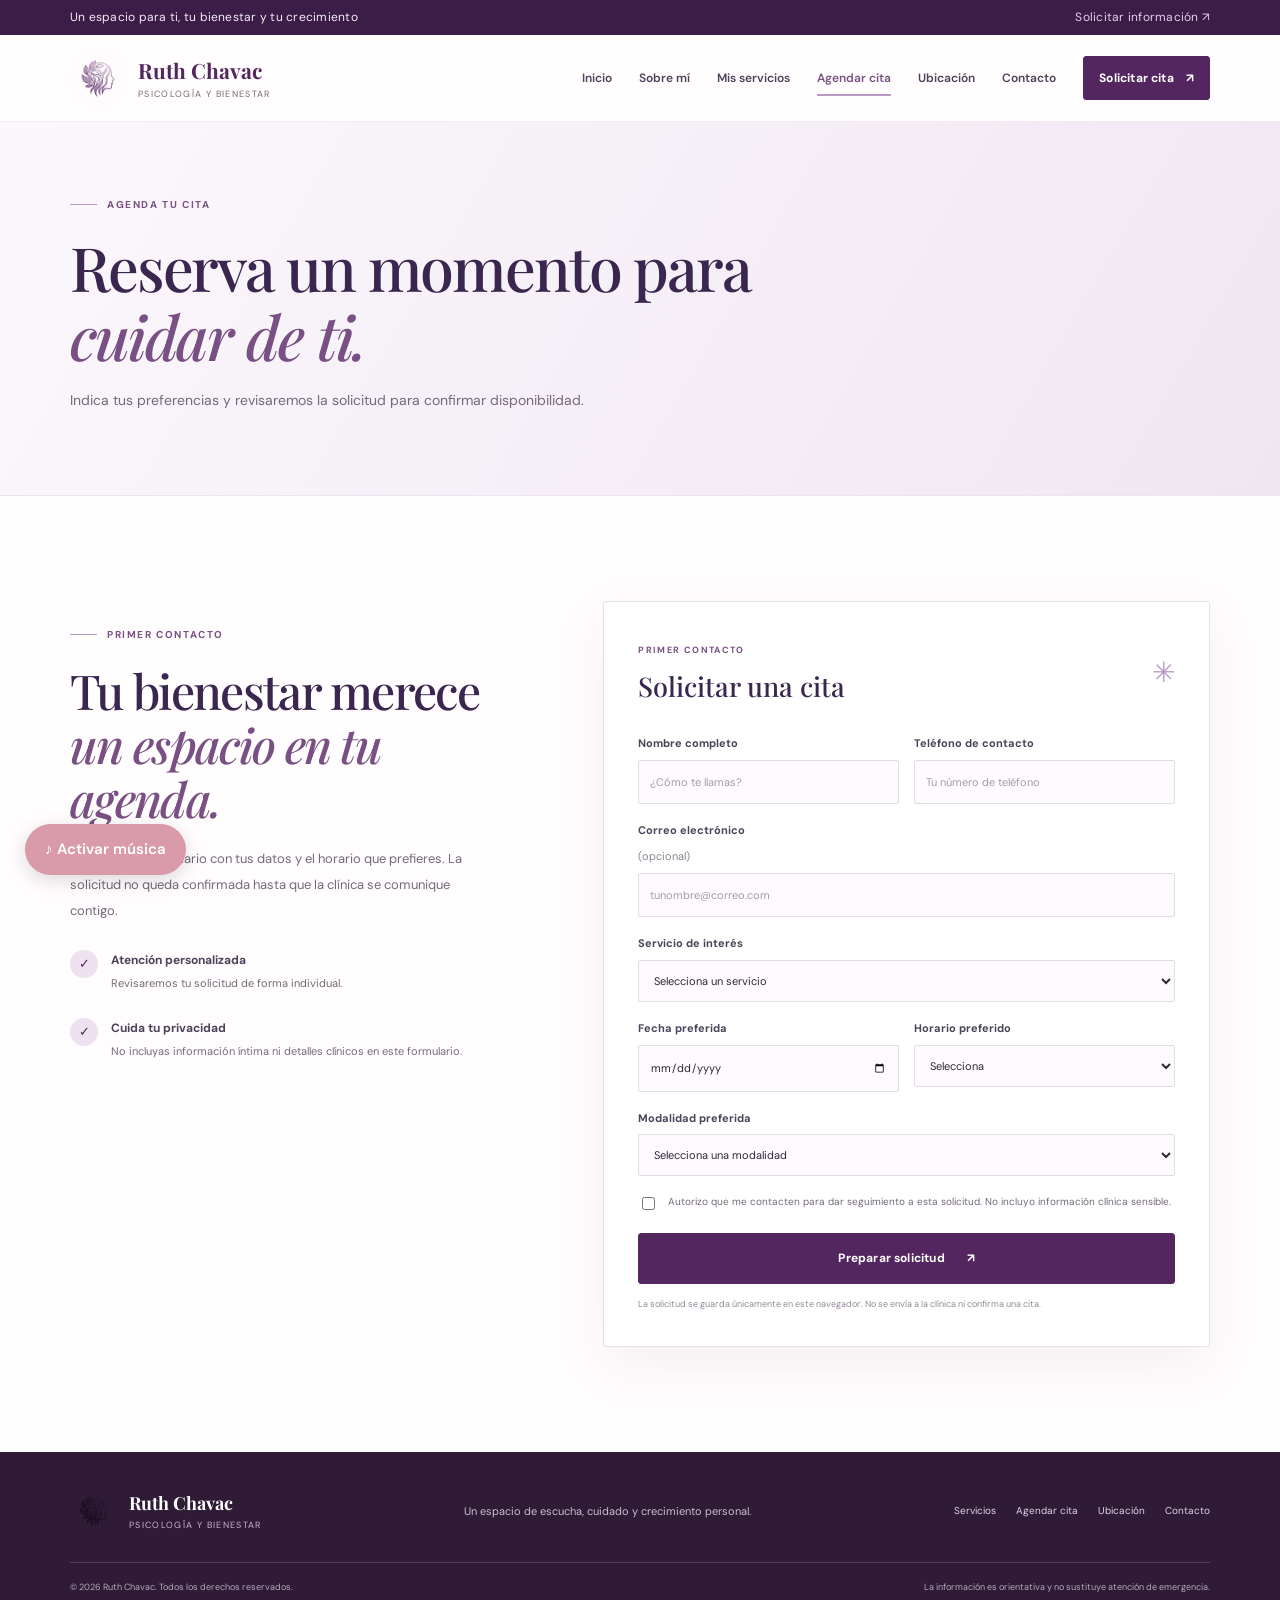
==== commit a3388af2: "Update agendar.html" ====
--- a/agendar.html
+++ b/agendar.html
@@ -457,5 +457,62 @@
         ↑
     </button>
 
+<!-- Música de fondo -->
+<audio id="musicaFondo" loop preload="none">
+    <source src="musica.mp3" type="audio/mpeg">
+</audio>
+
+<!-- Botón de música -->
+<button id="botonMusica" type="button" aria-label="Reproducir música">
+    ♪ Activar música
+</button>
+
+<style>
+    #botonMusica {
+        position: fixed;
+        bottom: 25px;
+        left: 25px;
+        z-index: 9999;
+        background: #D99BAA;
+        color: white;
+        border: none;
+        padding: 13px 20px;
+        border-radius: 30px;
+        font-family: 'DM Sans', sans-serif;
+        font-weight: 600;
+        cursor: pointer;
+        box-shadow: 0 5px 20px rgba(0,0,0,0.15);
+        transition: 0.3s;
+    }
+
+    #botonMusica:hover {
+        background: #BD758A;
+        transform: translateY(-3px);
+    }
+</style>
+
+<script>
+    const musica = document.getElementById("musicaFondo");
+    const boton = document.getElementById("botonMusica");
+
+    musica.volume = 0.25;
+
+    boton.addEventListener("click", async () => {
+        if (musica.paused) {
+            try {
+                await musica.play();
+                boton.textContent = "♫ Pausar música";
+                boton.setAttribute("aria-label", "Pausar música");
+            } catch (error) {
+                console.error("No se pudo reproducir la música:", error);
+            }
+        } else {
+            musica.pause();
+            boton.textContent = "♪ Activar música";
+            boton.setAttribute("aria-label", "Reproducir música");
+        }
+    });
+</script>
+
 </body>
 </html>
--- a/styles.css
+++ b/styles.css
@@ -823,3 +823,100 @@
 @keyframes extraFade {from {opacity:0;transform:translateY(22px)}to {opacity:1;transform:translateY(0)}}
 @media(max-width:720px){.extra-grid{grid-template-columns:1fr}.extra-info{padding-top:50px;padding-bottom:50px}.extra-card{padding:24px}.vertical-video-wrap{max-width:310px}}
 @media(prefers-reduced-motion:reduce){.extra-card{animation:none;transition:none}}
+
+
+/* CORRECCIÓN RESPONSIVE - SERVICIOS */
+
+/* Evita que las secciones queden invisibles */
+.section.reveal,
+.services-note.reveal,
+.extra-info.reveal {
+    opacity: 1 !important;
+    visibility: visible !important;
+    transform: none !important;
+}
+
+/* Ajustes para celulares */
+@media screen and (max-width: 760px) {
+
+    /* Mostrar el contenido de Servicios */
+    .service-card.reveal,
+    .profile-card.reveal,
+    .wellbeing-card.reveal,
+    .approach-step.reveal,
+    .ruth-card.reveal,
+    .ruth-info-step.reveal,
+    .ruth-hobby.reveal,
+    .cv-panel.reveal,
+    .contact-page-grid.reveal {
+        opacity: 1 !important;
+        visibility: visible !important;
+        transform: none !important;
+    }
+
+    /* Adaptar tarjetas al ancho del celular */
+    .extra-info .extra-grid {
+        display: grid;
+        grid-template-columns: minmax(0, 1fr);
+        width: 100%;
+    }
+
+    .extra-info .extra-card {
+        min-width: 0;
+        overflow-wrap: anywhere;
+    }
+
+    /* Video vertical */
+    .vertical-service-video {
+        display: block;
+        width: 100%;
+        max-width: 100%;
+        height: auto;
+        aspect-ratio: 9 / 16;
+        object-fit: contain;
+    }
+}
+
+/* CORRECCIÓN DE VISIBILIDAD EN SERVICIOS */
+
+@media screen and (max-width: 768px) {
+
+    body .section,
+    body .section.reveal,
+    body .services-note,
+    body .services-note.reveal,
+    body .extra-info,
+    body .extra-info.reveal,
+    body .service-card,
+    body .service-card.reveal,
+    body .extra-card,
+    body .extra-grid,
+    body .section-heading {
+        opacity: 1 !important;
+        visibility: visible !important;
+        transform: none !important;
+        animation: none !important;
+    }
+
+    .extra-grid {
+        display: grid !important;
+        grid-template-columns: 1fr !important;
+        width: 100%;
+        gap: 20px;
+    }
+
+    .extra-card {
+        display: block !important;
+        width: 100%;
+        min-width: 0;
+    }
+
+    .vertical-service-video {
+        display: block;
+        width: 100%;
+        max-width: 100%;
+        aspect-ratio: 9 / 16;
+        object-fit: contain;
+    }
+}
+
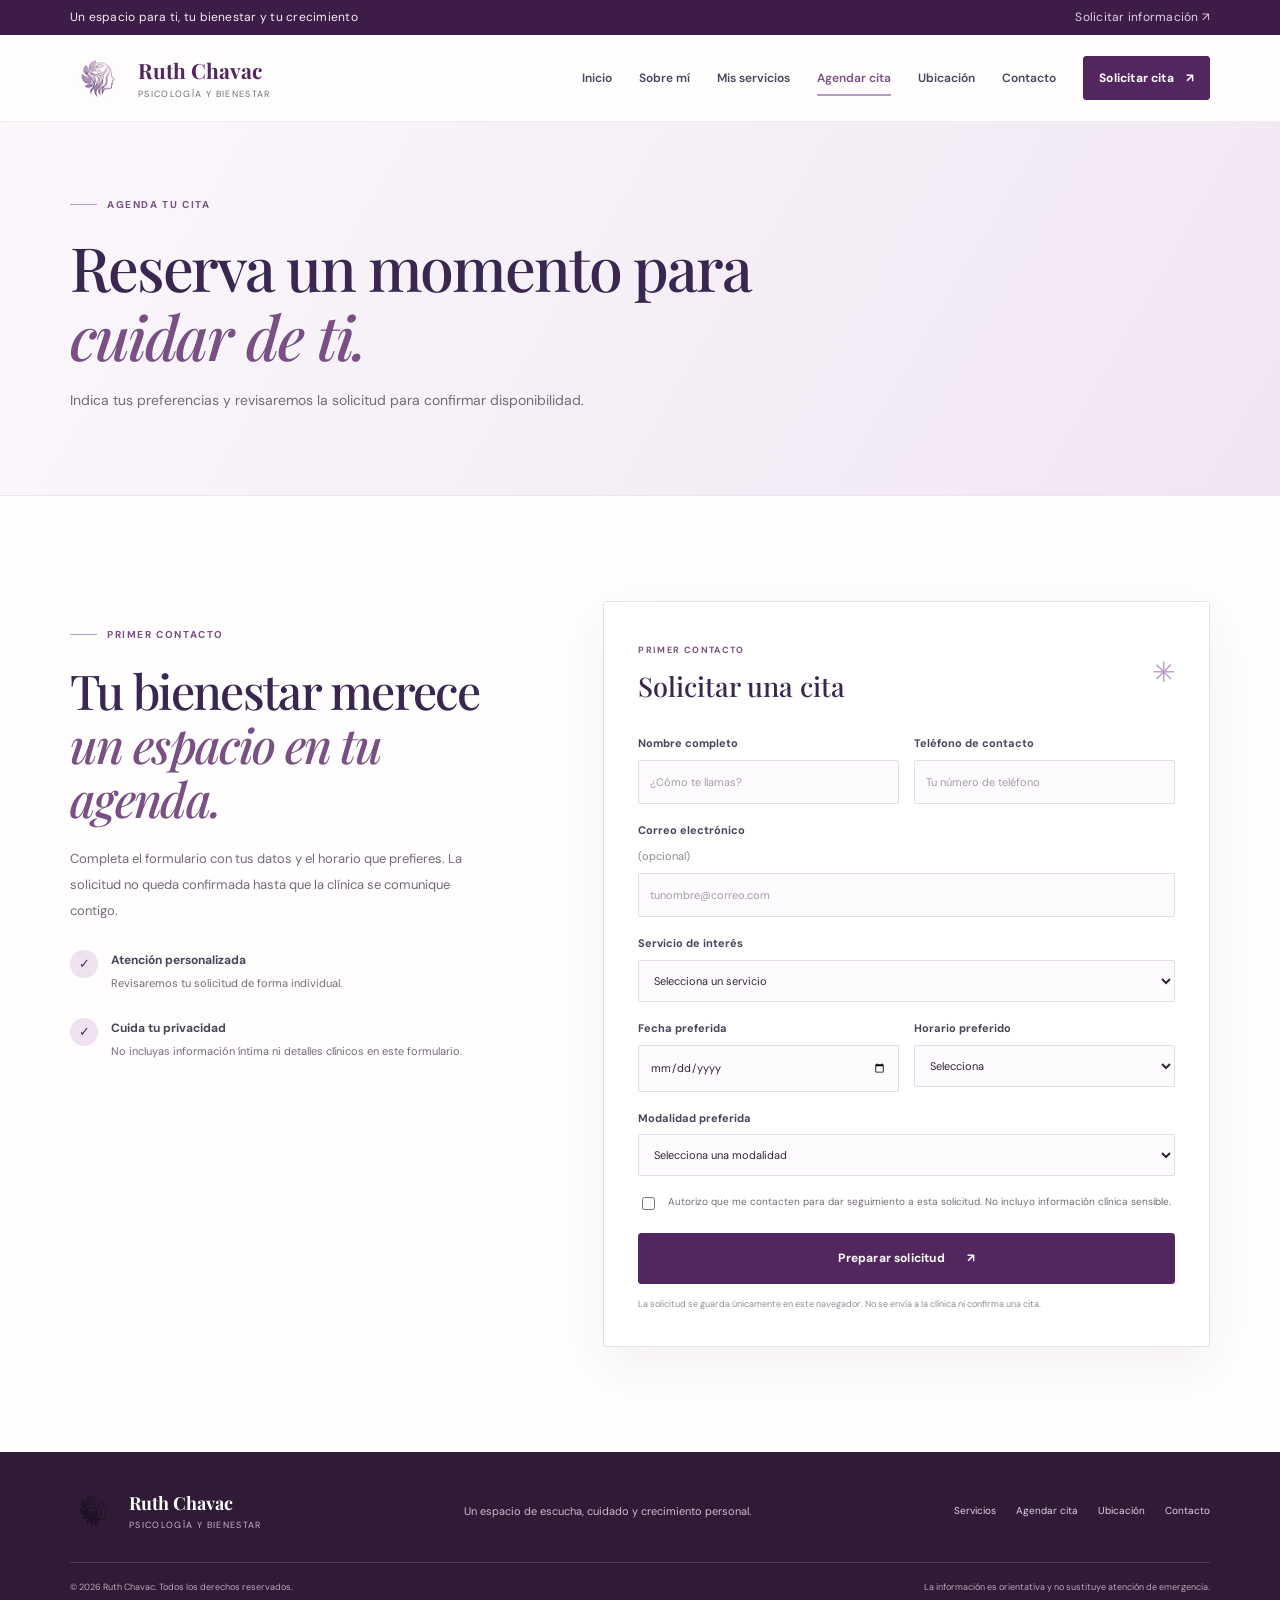
==== commit 6bfea53a: "Update agendar.html" ====
--- a/agendar.html
+++ b/agendar.html
@@ -457,62 +457,5 @@
         ↑
     </button>
 
-<!-- Música de fondo -->
-<audio id="musicaFondo" loop preload="none">
-    <source src="musica.mp3" type="audio/mpeg">
-</audio>
-
-<!-- Botón de música -->
-<button id="botonMusica" type="button" aria-label="Reproducir música">
-    ♪ Activar música
-</button>
-
-<style>
-    #botonMusica {
-        position: fixed;
-        bottom: 25px;
-        left: 25px;
-        z-index: 9999;
-        background: #D99BAA;
-        color: white;
-        border: none;
-        padding: 13px 20px;
-        border-radius: 30px;
-        font-family: 'DM Sans', sans-serif;
-        font-weight: 600;
-        cursor: pointer;
-        box-shadow: 0 5px 20px rgba(0,0,0,0.15);
-        transition: 0.3s;
-    }
-
-    #botonMusica:hover {
-        background: #BD758A;
-        transform: translateY(-3px);
-    }
-</style>
-
-<script>
-    const musica = document.getElementById("musicaFondo");
-    const boton = document.getElementById("botonMusica");
-
-    musica.volume = 0.25;
-
-    boton.addEventListener("click", async () => {
-        if (musica.paused) {
-            try {
-                await musica.play();
-                boton.textContent = "♫ Pausar música";
-                boton.setAttribute("aria-label", "Pausar música");
-            } catch (error) {
-                console.error("No se pudo reproducir la música:", error);
-            }
-        } else {
-            musica.pause();
-            boton.textContent = "♪ Activar música";
-            boton.setAttribute("aria-label", "Reproducir música");
-        }
-    });
-</script>
-
 </body>
 </html>
